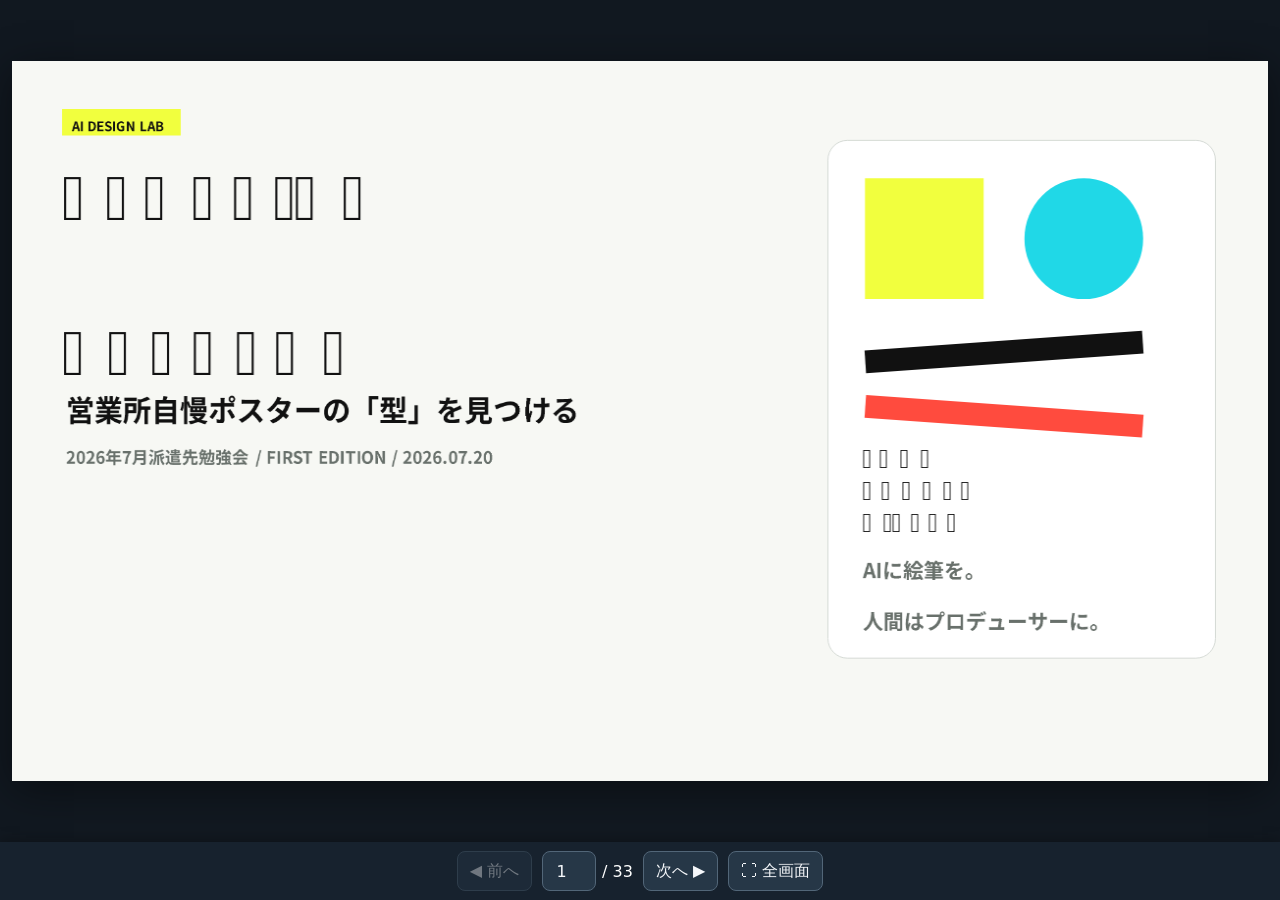
==== index.html @ 0289873a "initial commit" ====
<!doctype html>
<html lang="ja">
<head>
  <meta charset="utf-8">
  <meta name="viewport"
        content="width=device-width, initial-scale=1, viewport-fit=cover">
  <title>AIと一緒にデザインを考える</title>
  <style>
    :root {
      color-scheme: dark;
      font-family: system-ui, -apple-system, "Segoe UI", sans-serif;
    }

    * { box-sizing: border-box; }

    html,
    body {
      width: 100%;
      height: 100%;
      margin: 0;
      overflow: hidden;
      background: #111820;
    }

    body {
      display: grid;
      grid-template-rows: 1fr auto;
    }

    main {
      position: relative;
      display: grid;
      place-items: center;
      min-height: 0;
      padding: 12px;
    }

    canvas {
      display: block;
      max-width: 100%;
      max-height: 100%;
      background: white;
      box-shadow: 0 8px 40px rgb(0 0 0 / 45%);
    }

    .loading,
    .error {
      position: absolute;
      inset: 0;
      display: grid;
      place-items: center;
      padding: 24px;
      text-align: center;
      background: #111820;
    }

    .error { color: #ffb4ab; }
    [hidden] { display: none !important; }

    footer {
      display: flex;
      align-items: center;
      justify-content: center;
      gap: 10px;
      min-height: 58px;
      padding: 8px max(12px, env(safe-area-inset-right))
        max(8px, env(safe-area-inset-bottom))
        max(12px, env(safe-area-inset-left));
      background: #17222e;
      box-shadow: 0 -2px 12px rgb(0 0 0 / 25%);
    }

    button,
    input {
      min-height: 40px;
      border: 1px solid #526678;
      border-radius: 8px;
      color: #f5f7fa;
      background: #263747;
      font: inherit;
    }

    button {
      min-width: 44px;
      padding: 7px 12px;
      cursor: pointer;
    }

    button:hover { background: #334b60; }
    button:disabled { opacity: 0.4; cursor: default; }

    input {
      width: 54px;
      padding: 6px;
      text-align: center;
    }

    .counter {
      display: flex;
      align-items: center;
      gap: 6px;
      white-space: nowrap;
    }

    @media (max-width: 520px) {
      main { padding: 4px; }
      footer { gap: 6px; }
      button { padding-inline: 9px; }
      .button-label { display: none; }
    }

    :fullscreen body { grid-template-rows: 1fr auto; }
  </style>
</head>
<body>
  <main id="stage">
    <canvas id="slide" aria-label="PDFスライド"></canvas>
    <div id="loading" class="loading">
      スライドを読み込んでいます…
    </div>
    <div id="error" class="error" hidden></div>
  </main>

  <footer>
    <button id="prev" type="button" aria-label="前のスライド">
      ◀ <span class="button-label">前へ</span>
    </button>
    <div class="counter">
      <input id="pageNumber" type="number" min="1" value="1"
             aria-label="ページ番号">
      <span>/ <span id="pageCount">--</span></span>
    </div>
    <button id="next" type="button" aria-label="次のスライド">
      <span class="button-label">次へ</span> ▶
    </button>
    <button id="fullscreen" type="button" aria-label="全画面表示">
      ⛶ <span class="button-label">全画面</span>
    </button>
  </footer>

  <script type="module">
    import * as pdfjsLib from "./pdf.min.mjs";

    pdfjsLib.GlobalWorkerOptions.workerSrc = "./pdf.worker.min.mjs";

    const pdfUrl = "./ai-design-study.pdf";
    const canvas = document.querySelector("#slide");
    const context = canvas.getContext("2d", { alpha: false });
    const stage = document.querySelector("#stage");
    const loading = document.querySelector("#loading");
    const errorBox = document.querySelector("#error");
    const prevButton = document.querySelector("#prev");
    const nextButton = document.querySelector("#next");
    const pageInput = document.querySelector("#pageNumber");
    const pageCount = document.querySelector("#pageCount");
    const fullscreenButton = document.querySelector("#fullscreen");

    let pdf = null;
    let currentPage = 1;
    let renderTask = null;
    let resizeTimer = null;
    let touchStartX = 0;

    function updateControls() {
      pageInput.value = currentPage;
      prevButton.disabled = currentPage <= 1;
      nextButton.disabled = currentPage >= pdf.numPages;
      location.hash = `page=${currentPage}`;
    }

    async function renderPage(pageNumber) {
      if (!pdf) return;
      if (renderTask) renderTask.cancel();

      const page = await pdf.getPage(pageNumber);
      const baseViewport = page.getViewport({ scale: 1 });
      const bounds = stage.getBoundingClientRect();
      const cssScale = Math.min(
        bounds.width / baseViewport.width,
        bounds.height / baseViewport.height
      );
      const pixelRatio = Math.min(window.devicePixelRatio || 1, 2);
      const viewport = page.getViewport({
        scale: cssScale * pixelRatio
      });

      canvas.width = Math.floor(viewport.width);
      canvas.height = Math.floor(viewport.height);
      canvas.style.width = `${viewport.width / pixelRatio}px`;
      canvas.style.height = `${viewport.height / pixelRatio}px`;

      renderTask = page.render({ canvasContext: context, viewport });
      try {
        await renderTask.promise;
      } catch (error) {
        if (error?.name !== "RenderingCancelledException") throw error;
      } finally {
        renderTask = null;
      }
    }

    async function goTo(pageNumber) {
      const nextPage = Math.max(1, Math.min(pdf.numPages, pageNumber));
      currentPage = nextPage;
      updateControls();
      await renderPage(currentPage);
    }

    function pageFromHash() {
      const match = location.hash.match(/page=(\d+)/);
      return match ? Number(match[1]) : 1;
    }

    prevButton.addEventListener("click", () => goTo(currentPage - 1));
    nextButton.addEventListener("click", () => goTo(currentPage + 1));

    pageInput.addEventListener("change", () => {
      goTo(Number(pageInput.value) || 1);
    });

    fullscreenButton.addEventListener("click", async () => {
      if (document.fullscreenElement) {
        await document.exitFullscreen();
      } else {
        await document.documentElement.requestFullscreen();
      }
    });

    document.addEventListener("keydown", (event) => {
      if (["ArrowRight", "PageDown", " "].includes(event.key)) {
        event.preventDefault();
        goTo(currentPage + 1);
      }
      if (["ArrowLeft", "PageUp"].includes(event.key)) {
        event.preventDefault();
        goTo(currentPage - 1);
      }
      if (event.key === "Home") goTo(1);
      if (event.key === "End") goTo(pdf.numPages);
    });

    stage.addEventListener("touchstart", (event) => {
      touchStartX = event.changedTouches[0].clientX;
    }, { passive: true });

    stage.addEventListener("touchend", (event) => {
      const distance = event.changedTouches[0].clientX - touchStartX;
      if (Math.abs(distance) < 50) return;
      goTo(currentPage + (distance < 0 ? 1 : -1));
    }, { passive: true });

    window.addEventListener("resize", () => {
      clearTimeout(resizeTimer);
      resizeTimer = setTimeout(() => renderPage(currentPage), 120);
    });

    try {
      pdf = await pdfjsLib.getDocument(pdfUrl).promise;
      pageCount.textContent = pdf.numPages;
      pageInput.max = pdf.numPages;
      loading.hidden = true;
      await goTo(pageFromHash());
    } catch (error) {
      loading.hidden = true;
      errorBox.hidden = false;
      errorBox.textContent = [
        "PDFを読み込めませんでした。",
        "ファイル構成をご確認ください。"
      ].join("");
      console.error(error);
    }
  </script>
</body>
</html>
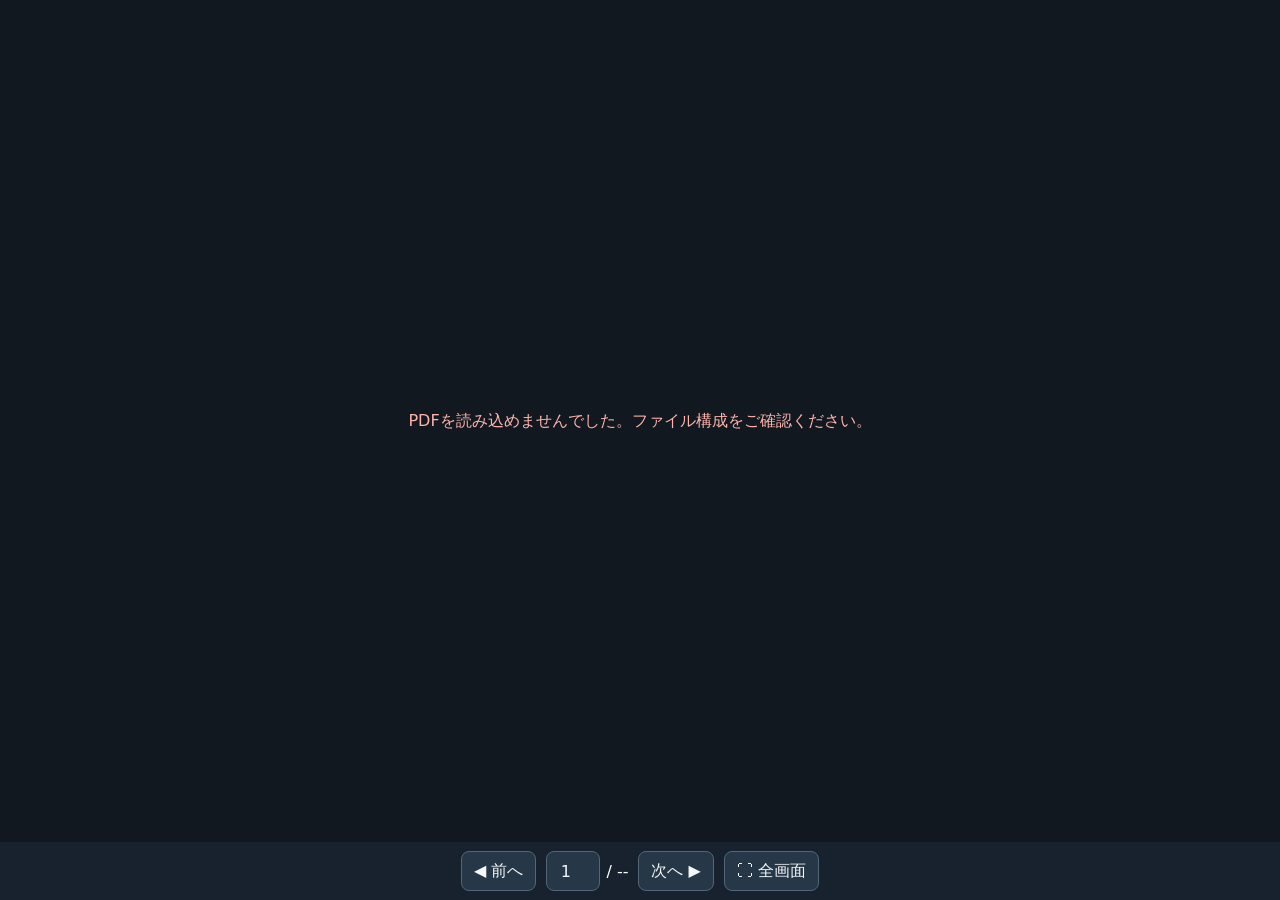
==== commit 0cc09894: "change input pdfUrl" ====
--- a/index.html
+++ b/index.html
@@ -143,7 +143,7 @@
 
     pdfjsLib.GlobalWorkerOptions.workerSrc = "./pdf.worker.min.mjs";
 
-    const pdfUrl = "./ai-design-study.pdf";
+    const pdfUrl = "./contents.pdf";
     const canvas = document.querySelector("#slide");
     const context = canvas.getContext("2d", { alpha: false });
     const stage = document.querySelector("#stage");
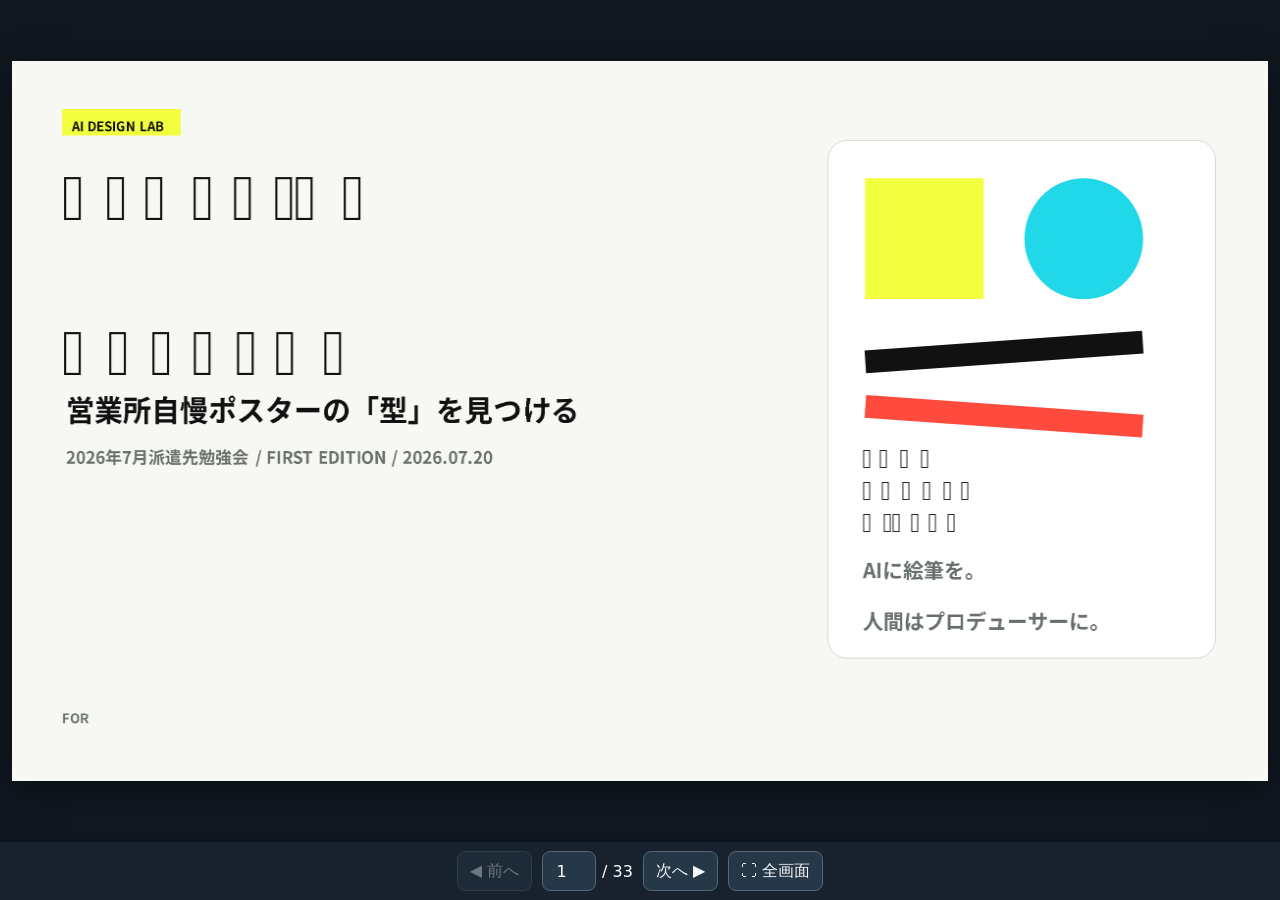
==== commit 4db32f49: "refresh" ====
--- a/index.html
+++ b/index.html
@@ -143,7 +143,7 @@
 
     pdfjsLib.GlobalWorkerOptions.workerSrc = "./pdf.worker.min.mjs";
 
-    const pdfUrl = "./contents.pdf";
+    const pdfUrl = "./slide-contents.pdf";
     const canvas = document.querySelector("#slide");
     const context = canvas.getContext("2d", { alpha: false });
     const stage = document.querySelector("#stage");
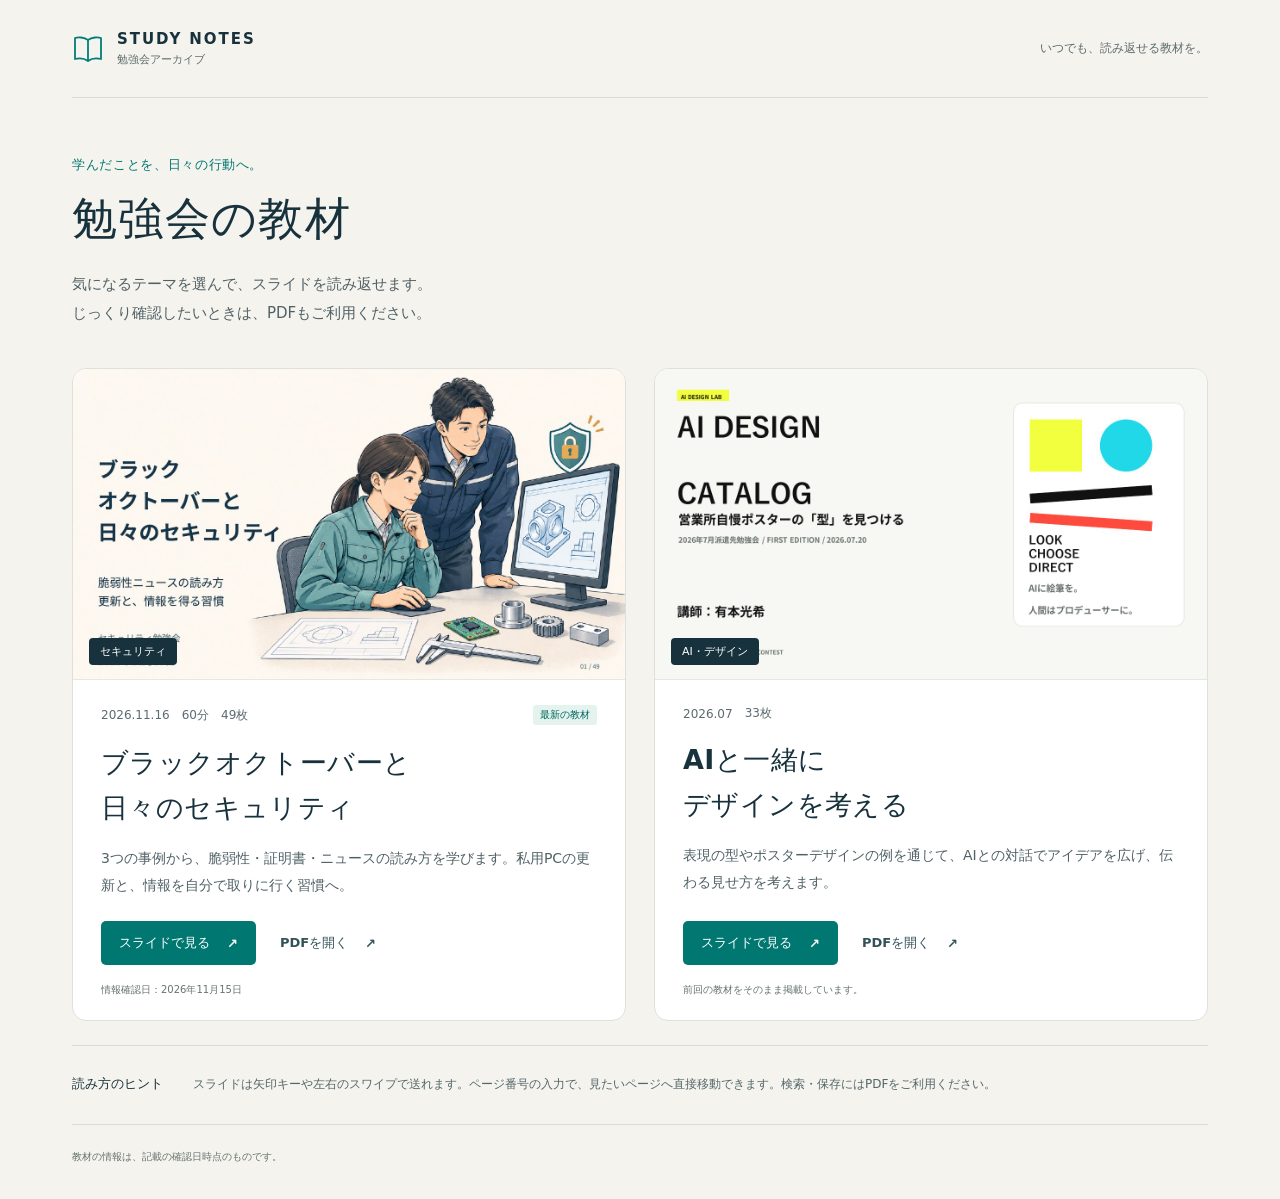
==== commit 6c8f55e0: "Publish security study materials with lesson index" ====
--- a/index.html
+++ b/index.html
@@ -2,273 +2,54 @@
 <html lang="ja">
 <head>
   <meta charset="utf-8">
-  <meta name="viewport"
-        content="width=device-width, initial-scale=1, viewport-fit=cover">
-  <title>AIと一緒にデザインを考える</title>
-  <style>
-    :root {
-      color-scheme: dark;
-      font-family: system-ui, -apple-system, "Segoe UI", sans-serif;
+  <meta name="viewport" content="width=device-width, initial-scale=1">
+  <meta name="description" content="勉強会のスライドを、ブラウザやPDFで読み返せる教材一覧です。">
+  <title>勉強会の教材</title>
+  <link rel="stylesheet" href="./assets/library.css">
+  <script>
+    if (/^#page=\d+$/.test(location.hash)) {
+      location.replace(new URL('./ai-design-study/' + location.hash, location.href));
     }
-
-    * { box-sizing: border-box; }
-
-    html,
-    body {
-      width: 100%;
-      height: 100%;
-      margin: 0;
-      overflow: hidden;
-      background: #111820;
-    }
-
-    body {
-      display: grid;
-      grid-template-rows: 1fr auto;
-    }
-
-    main {
-      position: relative;
-      display: grid;
-      place-items: center;
-      min-height: 0;
-      padding: 12px;
-    }
-
-    canvas {
-      display: block;
-      max-width: 100%;
-      max-height: 100%;
-      background: white;
-      box-shadow: 0 8px 40px rgb(0 0 0 / 45%);
-    }
-
-    .loading,
-    .error {
-      position: absolute;
-      inset: 0;
-      display: grid;
-      place-items: center;
-      padding: 24px;
-      text-align: center;
-      background: #111820;
-    }
-
-    .error { color: #ffb4ab; }
-    [hidden] { display: none !important; }
-
-    footer {
-      display: flex;
-      align-items: center;
-      justify-content: center;
-      gap: 10px;
-      min-height: 58px;
-      padding: 8px max(12px, env(safe-area-inset-right))
-        max(8px, env(safe-area-inset-bottom))
-        max(12px, env(safe-area-inset-left));
-      background: #17222e;
-      box-shadow: 0 -2px 12px rgb(0 0 0 / 25%);
-    }
-
-    button,
-    input {
-      min-height: 40px;
-      border: 1px solid #526678;
-      border-radius: 8px;
-      color: #f5f7fa;
-      background: #263747;
-      font: inherit;
-    }
-
-    button {
-      min-width: 44px;
-      padding: 7px 12px;
-      cursor: pointer;
-    }
-
-    button:hover { background: #334b60; }
-    button:disabled { opacity: 0.4; cursor: default; }
-
-    input {
-      width: 54px;
-      padding: 6px;
-      text-align: center;
-    }
-
-    .counter {
-      display: flex;
-      align-items: center;
-      gap: 6px;
-      white-space: nowrap;
-    }
-
-    @media (max-width: 520px) {
-      main { padding: 4px; }
-      footer { gap: 6px; }
-      button { padding-inline: 9px; }
-      .button-label { display: none; }
-    }
-
-    :fullscreen body { grid-template-rows: 1fr auto; }
-  </style>
+  </script>
 </head>
 <body>
-  <main id="stage">
-    <canvas id="slide" aria-label="PDFスライド"></canvas>
-    <div id="loading" class="loading">
-      スライドを読み込んでいます…
-    </div>
-    <div id="error" class="error" hidden></div>
+  <header class="site-header wrap">
+    <a class="brand" href="./" aria-label="勉強会の教材 トップ">
+      <svg viewBox="0 0 32 32" width="32" height="32" fill="none" aria-hidden="true"><path d="M16 7C12 4 6 4 3 5v21c4-1 9-1 13 2 4-3 9-3 13-2V5c-3-1-9-1-13 2Zm0 0v21" stroke="currentColor" stroke-width="1.8" stroke-linejoin="round"/></svg>
+      <span><b>STUDY NOTES</b><small>勉強会アーカイブ</small></span>
+    </a>
+    <span class="header-note">いつでも、読み返せる教材を。</span>
+  </header>
+  <main class="wrap">
+    <section class="intro" aria-labelledby="page-title">
+      <p class="eyebrow">学んだことを、日々の行動へ。</p>
+      <h1 id="page-title">勉強会の教材</h1>
+      <p class="lead">気になるテーマを選んで、スライドを読み返せます。<br class="desktop-break">じっくり確認したいときは、PDFもご利用ください。</p>
+    </section>
+    <section class="materials" aria-label="教材一覧">
+      <article class="material">
+        <a class="cover" href="./security-study-20261116/" tabindex="-1" aria-hidden="true"><img src="./assets/security-study-cover.jpg" width="1280" height="720" alt=""><span class="cover-label">セキュリティ</span></a>
+        <div class="material-body">
+          <p class="metadata"><time datetime="2026-11-16">2026.11.16</time><span>60分</span><span>49枚</span><b class="latest">最新の教材</b></p>
+          <h2><a href="./security-study-20261116/">ブラックオクトーバーと<br>日々のセキュリティ</a></h2>
+          <p class="description">3つの事例から、脆弱性・証明書・ニュースの読み方を学びます。私用PCの更新と、情報を自分で取りに行く習慣へ。</p>
+          <div class="actions"><a class="primary" href="./security-study-20261116/">スライドで見る <span aria-hidden="true">↗</span></a><a class="pdf-link" href="./security-study-20261116/slides.pdf" target="_blank" rel="noopener">PDFを開く <span class="sr-only">（新しいタブ）</span><span aria-hidden="true">↗</span></a></div>
+          <p class="date-note">情報確認日：2026年11月15日</p>
+        </div>
+      </article>
+      <article class="material">
+        <a class="cover" href="./ai-design-study/" tabindex="-1" aria-hidden="true"><img src="./assets/ai-design-cover.jpg" width="1280" height="720" alt=""><span class="cover-label">AI・デザイン</span></a>
+        <div class="material-body">
+          <p class="metadata"><time datetime="2026-07">2026.07</time><span>33枚</span></p>
+          <h2><a href="./ai-design-study/">AIと一緒に<br>デザインを考える</a></h2>
+          <p class="description">表現の型やポスターデザインの例を通じて、AIとの対話でアイデアを広げ、伝わる見せ方を考えます。</p>
+          <div class="actions"><a class="primary" href="./ai-design-study/">スライドで見る <span aria-hidden="true">↗</span></a><a class="pdf-link" href="./ai-design-study.pdf" target="_blank" rel="noopener">PDFを開く <span class="sr-only">（新しいタブ）</span><span aria-hidden="true">↗</span></a></div>
+          <p class="date-note">前回の教材をそのまま掲載しています。</p>
+        </div>
+      </article>
+    </section>
+    <aside class="reading-note"><b>読み方のヒント</b><p>スライドは矢印キーや左右のスワイプで送れます。ページ番号の入力で、見たいページへ直接移動できます。検索・保存にはPDFをご利用ください。</p></aside>
   </main>
-
-  <footer>
-    <button id="prev" type="button" aria-label="前のスライド">
-      ◀ <span class="button-label">前へ</span>
-    </button>
-    <div class="counter">
-      <input id="pageNumber" type="number" min="1" value="1"
-             aria-label="ページ番号">
-      <span>/ <span id="pageCount">--</span></span>
-    </div>
-    <button id="next" type="button" aria-label="次のスライド">
-      <span class="button-label">次へ</span> ▶
-    </button>
-    <button id="fullscreen" type="button" aria-label="全画面表示">
-      ⛶ <span class="button-label">全画面</span>
-    </button>
-  </footer>
-
-  <script type="module">
-    import * as pdfjsLib from "./pdf.min.mjs";
-
-    pdfjsLib.GlobalWorkerOptions.workerSrc = "./pdf.worker.min.mjs";
-
-    const pdfUrl = "./slide-contents.pdf";
-    const canvas = document.querySelector("#slide");
-    const context = canvas.getContext("2d", { alpha: false });
-    const stage = document.querySelector("#stage");
-    const loading = document.querySelector("#loading");
-    const errorBox = document.querySelector("#error");
-    const prevButton = document.querySelector("#prev");
-    const nextButton = document.querySelector("#next");
-    const pageInput = document.querySelector("#pageNumber");
-    const pageCount = document.querySelector("#pageCount");
-    const fullscreenButton = document.querySelector("#fullscreen");
-
-    let pdf = null;
-    let currentPage = 1;
-    let renderTask = null;
-    let resizeTimer = null;
-    let touchStartX = 0;
-
-    function updateControls() {
-      pageInput.value = currentPage;
-      prevButton.disabled = currentPage <= 1;
-      nextButton.disabled = currentPage >= pdf.numPages;
-      location.hash = `page=${currentPage}`;
-    }
-
-    async function renderPage(pageNumber) {
-      if (!pdf) return;
-      if (renderTask) renderTask.cancel();
-
-      const page = await pdf.getPage(pageNumber);
-      const baseViewport = page.getViewport({ scale: 1 });
-      const bounds = stage.getBoundingClientRect();
-      const cssScale = Math.min(
-        bounds.width / baseViewport.width,
-        bounds.height / baseViewport.height
-      );
-      const pixelRatio = Math.min(window.devicePixelRatio || 1, 2);
-      const viewport = page.getViewport({
-        scale: cssScale * pixelRatio
-      });
-
-      canvas.width = Math.floor(viewport.width);
-      canvas.height = Math.floor(viewport.height);
-      canvas.style.width = `${viewport.width / pixelRatio}px`;
-      canvas.style.height = `${viewport.height / pixelRatio}px`;
-
-      renderTask = page.render({ canvasContext: context, viewport });
-      try {
-        await renderTask.promise;
-      } catch (error) {
-        if (error?.name !== "RenderingCancelledException") throw error;
-      } finally {
-        renderTask = null;
-      }
-    }
-
-    async function goTo(pageNumber) {
-      const nextPage = Math.max(1, Math.min(pdf.numPages, pageNumber));
-      currentPage = nextPage;
-      updateControls();
-      await renderPage(currentPage);
-    }
-
-    function pageFromHash() {
-      const match = location.hash.match(/page=(\d+)/);
-      return match ? Number(match[1]) : 1;
-    }
-
-    prevButton.addEventListener("click", () => goTo(currentPage - 1));
-    nextButton.addEventListener("click", () => goTo(currentPage + 1));
-
-    pageInput.addEventListener("change", () => {
-      goTo(Number(pageInput.value) || 1);
-    });
-
-    fullscreenButton.addEventListener("click", async () => {
-      if (document.fullscreenElement) {
-        await document.exitFullscreen();
-      } else {
-        await document.documentElement.requestFullscreen();
-      }
-    });
-
-    document.addEventListener("keydown", (event) => {
-      if (["ArrowRight", "PageDown", " "].includes(event.key)) {
-        event.preventDefault();
-        goTo(currentPage + 1);
-      }
-      if (["ArrowLeft", "PageUp"].includes(event.key)) {
-        event.preventDefault();
-        goTo(currentPage - 1);
-      }
-      if (event.key === "Home") goTo(1);
-      if (event.key === "End") goTo(pdf.numPages);
-    });
-
-    stage.addEventListener("touchstart", (event) => {
-      touchStartX = event.changedTouches[0].clientX;
-    }, { passive: true });
-
-    stage.addEventListener("touchend", (event) => {
-      const distance = event.changedTouches[0].clientX - touchStartX;
-      if (Math.abs(distance) < 50) return;
-      goTo(currentPage + (distance < 0 ? 1 : -1));
-    }, { passive: true });
-
-    window.addEventListener("resize", () => {
-      clearTimeout(resizeTimer);
-      resizeTimer = setTimeout(() => renderPage(currentPage), 120);
-    });
-
-    try {
-      pdf = await pdfjsLib.getDocument(pdfUrl).promise;
-      pageCount.textContent = pdf.numPages;
-      pageInput.max = pdf.numPages;
-      loading.hidden = true;
-      await goTo(pageFromHash());
-    } catch (error) {
-      loading.hidden = true;
-      errorBox.hidden = false;
-      errorBox.textContent = [
-        "PDFを読み込めませんでした。",
-        "ファイル構成をご確認ください。"
-      ].join("");
-      console.error(error);
-    }
-  </script>
+  <footer class="site-footer wrap">教材の情報は、記載の確認日時点のものです。</footer>
 </body>
 </html>
--- a/assets/library.css
+++ b/assets/library.css
@@ -0,0 +1,53 @@
+:root { color-scheme: light; font-family: "Noto Sans JP", "Yu Gothic", "Hiragino Kaku Gothic ProN", Meiryo, system-ui, sans-serif; color: #18323d; background: #f5f3ed; font-synthesis: none; }
+* { box-sizing: border-box; }
+body { margin: 0; }
+a { color: inherit; text-decoration: none; }
+a:focus-visible { outline: 3px solid #b96b00; outline-offset: 5px; }
+.wrap { width: min(1136px, calc(100% - 64px)); margin-inline: auto; }
+.site-header { display: flex; align-items: center; justify-content: space-between; gap: 24px; padding-block: 30px; border-bottom: 1px solid #d9ddd7; }
+.brand { display: inline-flex; align-items: center; gap: 13px; }
+.brand svg { color: #007e78; }
+.brand b { display: block; font-size: 15px; letter-spacing: .13em; }
+.brand small { display: block; font-size: 11px; margin-top: 4px; color: #5d6c6e; }
+.header-note { font-size: 12px; color: #5d6c6e; }
+.intro { padding-block: 58px 39px; }
+.eyebrow { color: #007771; font-size: 13px; font-weight: 700; letter-spacing: .05em; margin: 0 0 13px; }
+h1 { font-size: clamp(32px, 4.6vw, 45px); letter-spacing: .03em; margin: 0 0 20px; line-height: 1.4; }
+.lead { font-size: 15px; line-height: 1.95; color: #506166; margin: 0; }
+.materials { display: grid; grid-template-columns: repeat(2, minmax(0, 1fr)); gap: 28px; align-items: stretch; }
+.material { background: #fff; border: 1px solid #dce1dc; border-radius: 14px; overflow: hidden; display: flex; flex-direction: column; }
+.cover { display: block; position: relative; aspect-ratio: 16 / 9; background: #e9eeeb; border-bottom: 1px solid #e5e8e1; }
+.cover img { display: block; width: 100%; height: 100%; object-fit: contain; }
+.cover-label { position: absolute; left: 16px; bottom: 14px; background: #18323d; color: #fff; padding: 6px 11px; font-size: 11px; border-radius: 4px; }
+.material-body { padding: 25px 28px 21px; display: flex; flex-direction: column; flex: 1; }
+.metadata { display: flex; align-items: center; flex-wrap: wrap; gap: 12px; color: #5d6b70; font-size: 12px; margin: 0 0 16px; }
+.latest { background: #e5f3ee; color: #00675f; font-size: 10px; border-radius: 3px; padding: 3px 7px; margin-left: auto; }
+h2 { font-size: clamp(22px, 2.4vw, 27px); line-height: 1.65; letter-spacing: .015em; margin: 0 0 15px; }
+h2 a:hover { color: #007771; }
+.description { font-size: 14px; line-height: 1.9; color: #506166; margin: 0 0 23px; }
+.actions { display: flex; flex-wrap: wrap; align-items: center; gap: 12px 22px; margin-top: auto; }
+.primary, .pdf-link { display: inline-flex; align-items: center; justify-content: center; gap: 17px; min-height: 44px; font-size: 13px; font-weight: 700; }
+.primary { padding: 10px 18px; background: #007771; color: white; border-radius: 5px; }
+.primary:hover { background: #005e59; }
+.pdf-link { color: #325258; padding-inline: 2px; }
+.pdf-link:hover { text-decoration: underline; }
+.date-note { font-size: 10px; line-height: 1.8; color: #65736f; margin: 16px 0 0; }
+.reading-note { display: flex; align-items: baseline; gap: 30px; padding: 27px 0; margin-top: 24px; border-block: 1px solid #d9ddd7; }
+.reading-note b { font-size: 13px; white-space: nowrap; }
+.reading-note p { font-size: 12px; line-height: 1.95; color: #53676b; margin: 0; }
+.site-footer { padding-block: 25px 35px; font-size: 10px; color: #65736f; }
+.sr-only { position: absolute; width: 1px; height: 1px; padding: 0; margin: -1px; overflow: hidden; clip-path: inset(50%); white-space: nowrap; border: 0; }
+@media (max-width: 680px) {
+  .wrap { width: calc(100% - 32px); }
+  .site-header { padding-block: 20px; }
+  .header-note { display: none; }
+  .intro { padding-block: 37px 28px; }
+  .lead { font-size: 14px; }
+  .desktop-break { display: none; }
+  .materials { grid-template-columns: 1fr; gap: 24px; }
+  .material-body { padding: 22px; }
+  .metadata { gap: 10px; }
+  .reading-note { display: block; padding-block: 22px; }
+  .reading-note p { margin-top: 10px; }
+}
+@media (prefers-reduced-motion: reduce) { *, *::before, *::after { scroll-behavior: auto !important; } }
